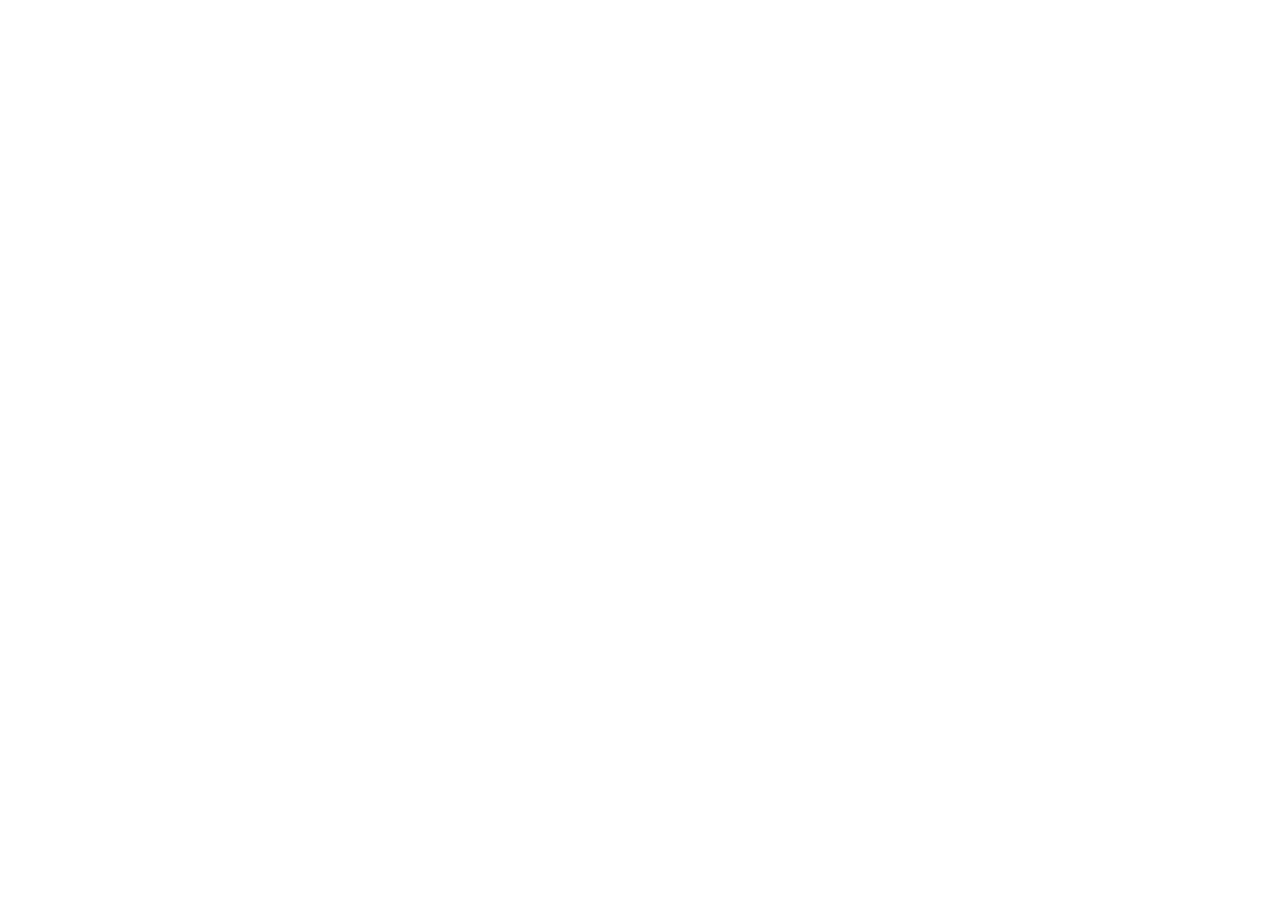
==== index.html @ 07e95f58 "Init : Initialisation du projet et création de l'arborescence des fichiers et structure HTML de base" ====
<!DOCTYPE html>
<html lang="fr">

<head>
    <meta charset="UTF-8">
    <meta name="viewport" content="width=device-width, initial-scale=1.0">
    <title>AfriConnectSummit</title>
    <!-- Bootstrap 5 via CDN : feuille de style -->
    <link href="https://cdn.jsdelivr.net/npm/bootstrap@5.3.0/dist/css/bootstrap.min.css" rel="stylesheet">
    <!-- Votre feuille de style personnelle -->
    <link rel="stylesheet" href="css/style.css">
</head>

<body>
    <!-- Le contenu de la page sera ajoute ici -->
    <!-- Bootstrap 5 via CDN : script JavaScript -->
    <script src="https://cdn.jsdelivr.net/npm/bootstrap@5.3.0/dist/js/bootstrap.bundle.min.js"></script>
    <!-- Votre script JavaScript -->
    <script src="js/main.js"></script>
</body>

</html>
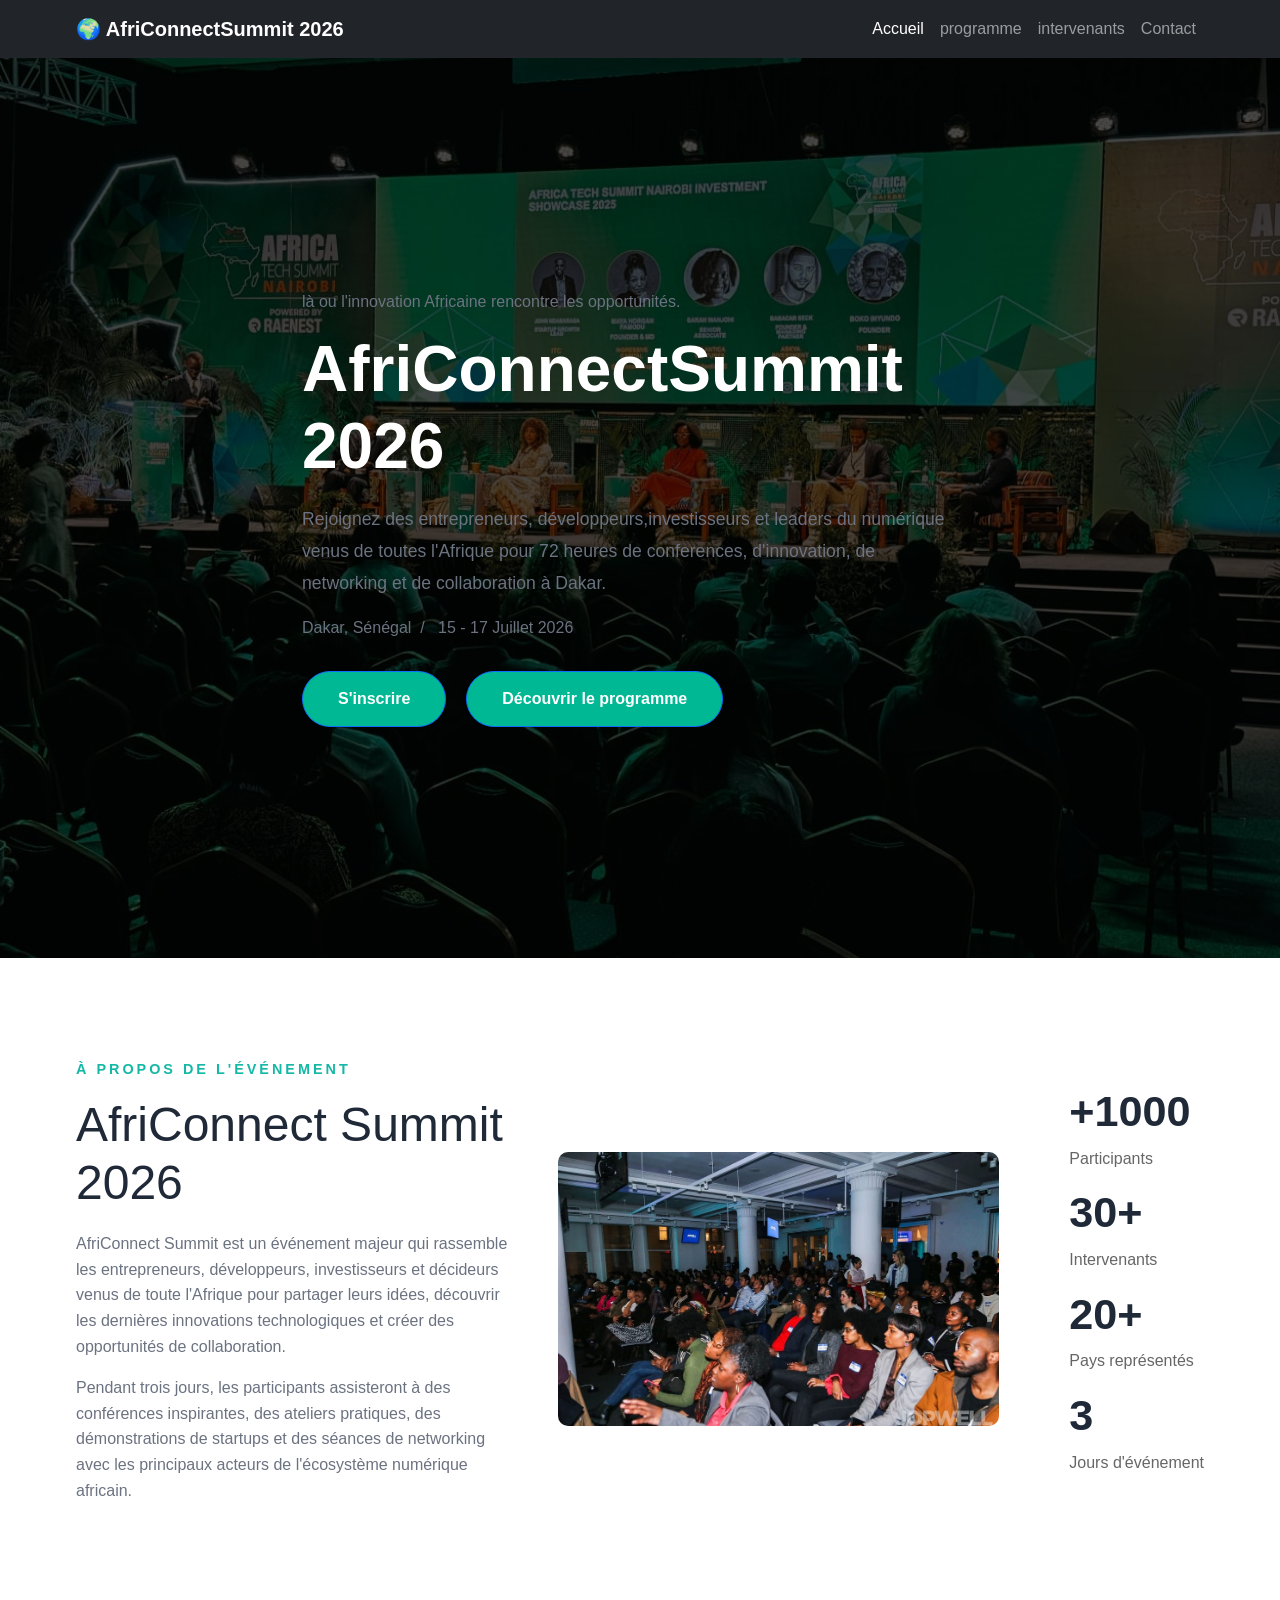
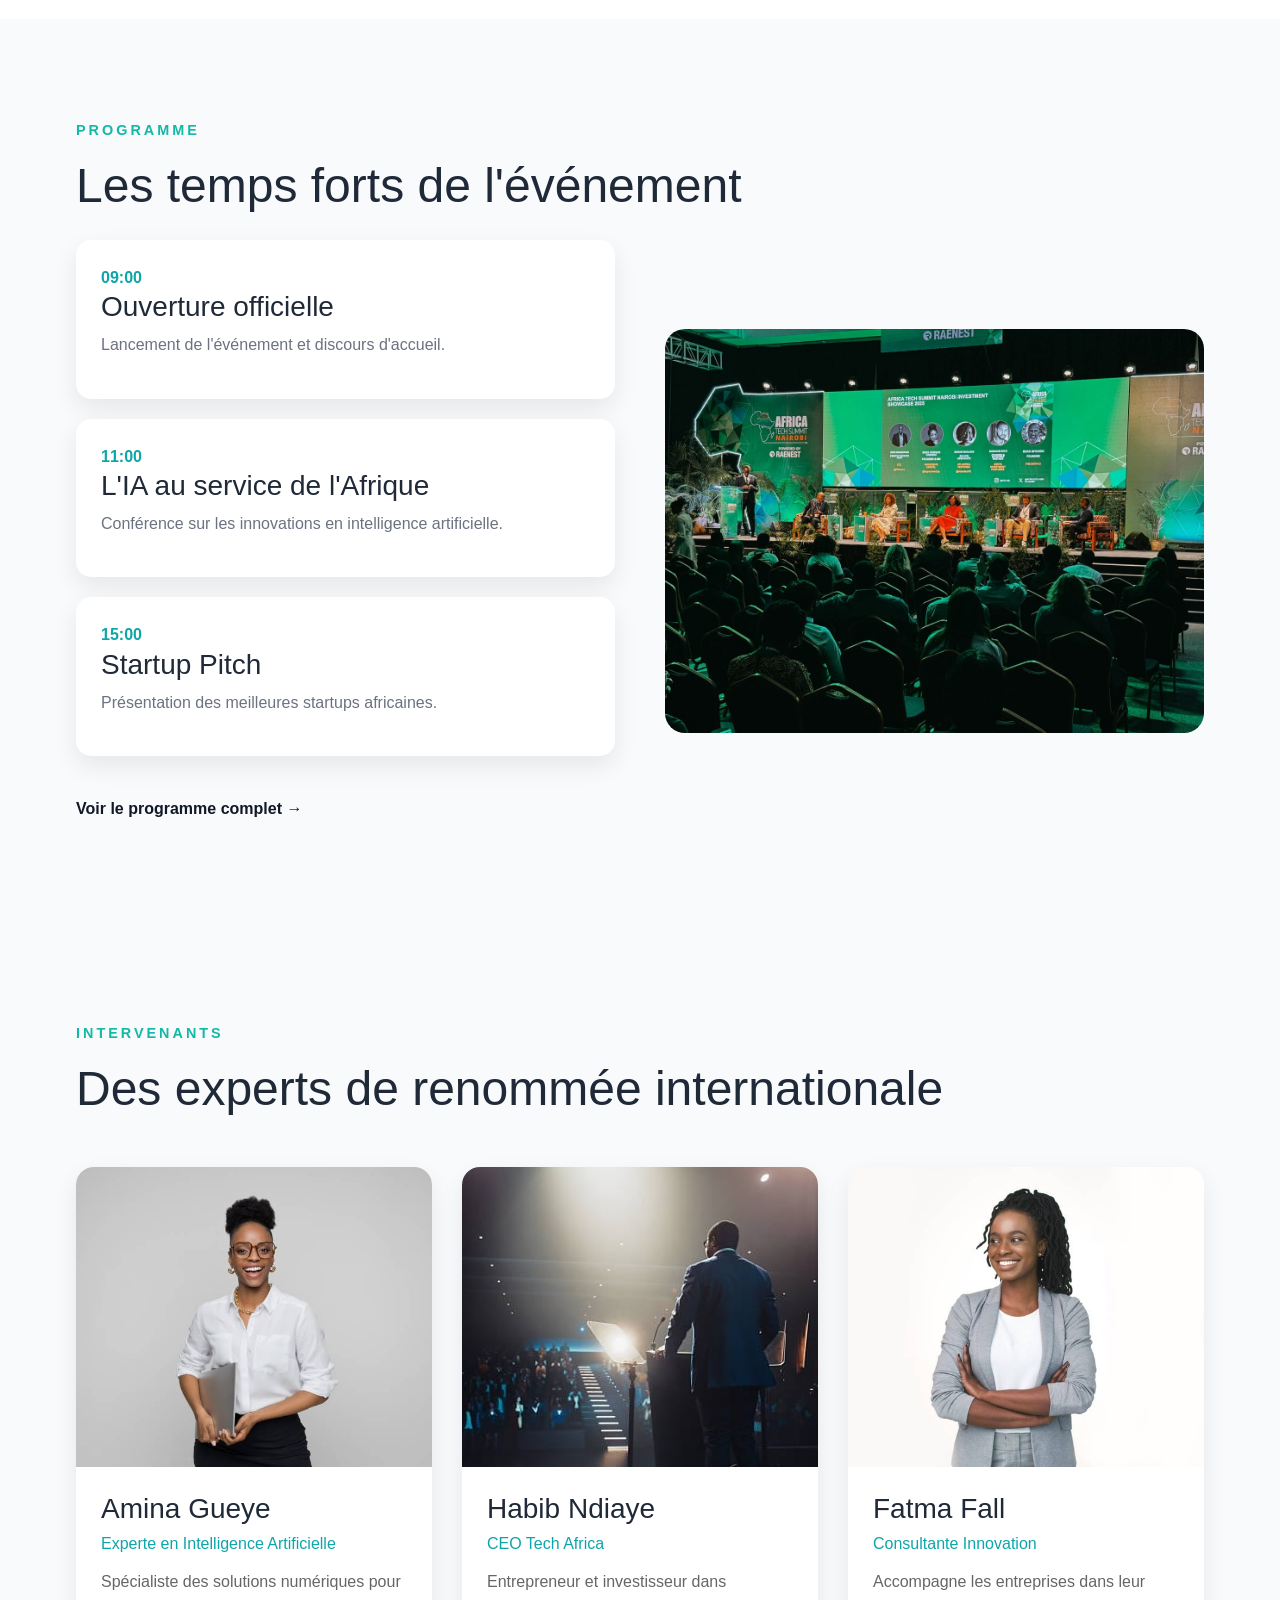
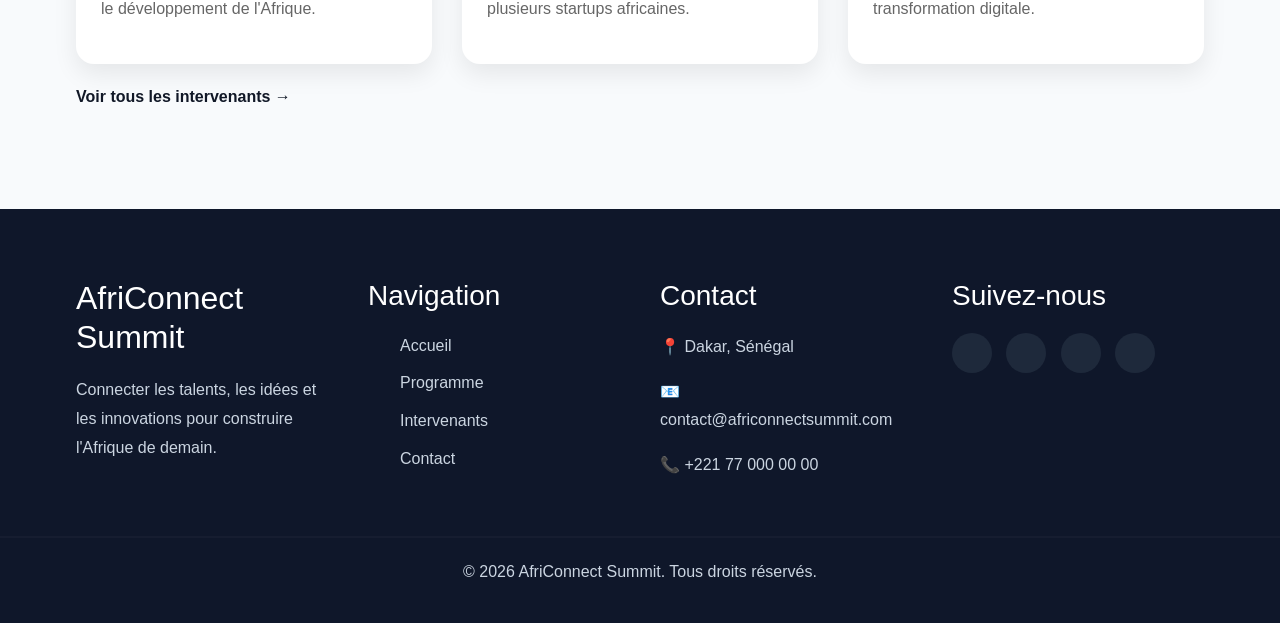
==== commit ce93ec98: "Finalisation de la page d'acceuil (index.html et style.css)" ====
--- a/index.html
+++ b/index.html
@@ -9,14 +9,254 @@
     <link href="https://cdn.jsdelivr.net/npm/bootstrap@5.3.0/dist/css/bootstrap.min.css" rel="stylesheet">
     <!-- Votre feuille de style personnelle -->
     <link rel="stylesheet" href="css/style.css">
+
 </head>
 
 <body>
     <!-- Le contenu de la page sera ajoute ici -->
-    <!-- Bootstrap 5 via CDN : script JavaScript -->
+    <header>
+        <nav class="navbar navbar-expand-lg navbar-dark bg-dark">
+            <div class="container">
+
+                <a class="navbar-brand fw-bold" href="index.html">
+                    🌍 AfriConnectSummit 2026
+                </a>
+                <button class="navbar-toggler" type="button" data-bs-toggle="collapse" data-bs-target="#navMenu"
+                    aria-controls="navMenu" aria-expanded="false" aria-label="Toggle navigation">
+                    <span class="navbar-toggler-icon"></span>
+                </button>
+                <div class="collapse navbar-collapse" id="navMenu">
+                    <ul class="navbar-nav ms-auto">
+                        <li class="nav-item"><a class="nav-link active" href="index.html">Accueil</a></li>
+                        <li class="nav-item"><a class="nav-link" href="programme.html">programme</a></li>
+                        <li class="nav-item"><a class="nav-link" href="intervenants.html">intervenants</a></li>
+                        <li class="nav-item"><a class="nav-link" href="contact.html">Contact</a></li>
+                    </ul>
+                </div>
+    </header>
+    <!-- Section Hero : accroche principale -->
+    <section class="hero">
+        <div class="container hero-container">
+            <p class="hero-intro">
+                là ou l'innovation Africaine rencontre les opportunités.
+            </p>
+            <h1>AfriConnectSummit 2026</h1>
+            <P class="hero-description">
+                Rejoignez des entrepreneurs, développeurs,investisseurs et leaders
+                du numérique venus de toutes l'Afrique pour 72 heures de conferences,
+                d'innovation, de networking et de collaboration à Dakar.
+            </P>
+            <P class="hero-info">
+                Dakar, Sénégal &nbsp;/ &nbsp; 15 - 17 Juillet 2026
+            </P>
+            <div class="hero-buttons">
+                <a href="contact.html" class="btn btn-primary">
+                    S'inscrire
+                </a>
+                <a href="programme.html" class="btn btn-primary">
+                    Découvrir le programme
+                </a>
+            </div>
+    </section>
+    <!-- ================= À PROPOS ================= -->
+    <section class="about">
+
+        <div class="container">
+            <div class="about-content">
+                <div class="about-text-content">
+
+                    <p class="section-subtitle">
+
+                        À propos de l'événement
+                    </p>
+
+                    <h2>AfriConnect Summit 2026</h2>
+
+                    <p class="about-text">
+                        AfriConnect Summit est un événement majeur qui rassemble les
+                        entrepreneurs, développeurs, investisseurs et décideurs
+                        venus de toute l'Afrique pour partager leurs idées,
+                        découvrir les dernières innovations technologiques et créer
+                        des opportunités de collaboration.
+                    </p>
+
+                    <p class="about-text">
+                        Pendant trois jours, les participants assisteront à des
+                        conférences inspirantes, des ateliers pratiques, des
+                        démonstrations de startups et des séances de networking avec
+                        les principaux acteurs de l'écosystème numérique africain.
+                    </p>
+                </Div>
+                <div class="about-image">
+                    <img src="images/A propos.jpg" alt="Conférence AfriConnect Summit">
+                </div>
+                <div class="about-stats">
+
+                    <div class="stat">
+                        <h3>+1000</h3>
+                        <p>Participants</p>
+                    </div>
+
+                    <div class="stat">
+                        <h3>30+</h3>
+                        <p>Intervenants</p>
+                    </div>
+
+                    <div class="stat">
+                        <h3>20+</h3>
+                        <p>Pays représentés</p>
+                    </div>
+
+                    <div class="stat">
+                        <h3>3</h3>
+                        <p>Jours d'événement</p>
+                    </div>
+
+                </div>
+
+            </div>
+
+    </section>
+    <section class="programme-preview">
+        <div class="container">
+
+            <p class="section-subtitle">Programme</p>
+            <h2>Les temps forts de l'événement</h2>
+
+            <div class="programme-content">
+
+                <div class="programme-cards">
+
+                    <article class="programme-card">
+                        <span>09:00</span>
+                        <h3>Ouverture officielle</h3>
+                        <p>Lancement de l'événement et discours d'accueil.</p>
+                    </article>
+
+                    <article class="programme-card">
+                        <span>11:00</span>
+                        <h3>L'IA au service de l'Afrique</h3>
+                        <p>Conférence sur les innovations en intelligence artificielle.</p>
+                    </article>
+
+                    <article class="programme-card">
+                        <span>15:00</span>
+                        <h3>Startup Pitch</h3>
+                        <p>Présentation des meilleures startups africaines.</p>
+                    </article>
+
+                    <a href="programme.html" class="programme-link">
+                        Voir le programme complet →
+                    </a>
+
+                </div>
+
+                <div class="programme-image">
+                    <img src="images/hero.jpg" alt="Programme AfriConnect Summit">
+                </div>
+
+            </div>
+
+        </div>
+    </section>
+    <section class="speakers-preview">
+        <div class="container">
+
+            <p class="section-subtitle">Intervenants</p>
+            <h2>Des experts de renommée internationale</h2>
+
+            <div class="speakers-grid">
+
+                <article class="speaker-card">
+                    <img src="images/intervenants.png.jpeg" alt="Intervenant 1">
+                    <div class="speaker-info">
+                        <h3>Amina Gueye</h3>
+                        <h4>Experte en Intelligence Artificielle</h4>
+                        <p>Spécialiste des solutions numériques pour le développement de l'Afrique.</p>
+                    </div>
+                </article>
+
+                <article class="speaker-card">
+                    <img src="images/intervenants.jpg.jpeg" alt="Intervenant 2">
+                    <div class="speaker-info">
+                        <h3>Habib Ndiaye</h3>
+                        <h4>CEO Tech Africa</h4>
+                        <p>Entrepreneur et investisseur dans plusieurs startups africaines.</p>
+                    </div>
+                </article>
+
+                <article class="speaker-card">
+                    <img src="images/intervenants.jpeg" alt="Intervenant 3">
+                    <div class="speaker-info">
+                        <h3>Fatma Fall</h3>
+                        <h4>Consultante Innovation</h4>
+                        <p>Accompagne les entreprises dans leur transformation digitale.</p>
+                    </div>
+                </article>
+
+            </div>
+
+            <a href="intervenants.html" class="programme-link">
+                Voir tous les intervenants →
+            </a>
+
+        </div>
+    </section>
+    <!-- ================= FOOTER ================= -->
+    <footer class="footer">
+
+        <div class="container footer-content">
+
+            <div class="footer-brand">
+                <h2>AfriConnect Summit</h2>
+
+                <p>
+                    Connecter les talents, les idées et les innovations
+                    pour construire l'Afrique de demain.
+                </p>
+            </div>
+
+            <div class="footer-links">
+                <h3>Navigation</h3>
+
+                <ul>
+                    <li><a href="index.html">Accueil</a></li>
+                    <li><a href="programme.html">Programme</a></li>
+                    <li><a href="intervenants.html">Intervenants</a></li>
+                    <li><a href="contact.html">Contact</a></li>
+                </ul>
+            </div>
+
+            <div class="footer-contact">
+                <h3>Contact</h3>
+
+                <p>📍 Dakar, Sénégal</p>
+                <p>📧 contact@africonnectsummit.com</p>
+                <p>📞 +221 77 000 00 00</p>
+            </div>
+
+            <div class="footer-social">
+                <h3>Suivez-nous</h3>
+
+                <a href="#"><i class="fa-brands fa-facebook-f"></i></a>
+                <a href="#"><i class="fa-brands fa-linkedin-in"></i></a>
+                <a href="#"><i class="fa-brands fa-instagram"></i></a>
+                <a href="#"><i class="fa-brands fa-x-twitter"></i></a>
+            </div>
+
+        </div>
+
+        <hr>
+
+        <div class="footer-bottom">
+            <p>&copy; 2026 AfriConnect Summit. Tous droits réservés.</p>
+        </div>
+
+    </footer>
     <script src="https://cdn.jsdelivr.net/npm/bootstrap@5.3.0/dist/js/bootstrap.bundle.min.js"></script>
     <!-- Votre script JavaScript -->
     <script src="js/main.js"></script>
+
 </body>
 
 </html>
--- a/css/style.css
+++ b/css/style.css
@@ -0,0 +1,444 @@
+/* ================= RESET ================= */
+
+* {
+    margin: 0;
+    padding: 0;
+    box-sizing: border-box;
+}
+
+html {
+    scroll-behavior: smooth;
+}
+
+body {
+    font-family: "Poppins", sans-serif;
+    background-color: #ffffff;
+    color: #1f2937;
+    line-height: 1.6;
+}
+
+img {
+    max-width: 100%;
+    display: block;
+}
+
+a {
+    text-decoration: none;
+    color: inherit;
+}
+
+ul {
+    list-style: none;
+}
+
+button {
+    cursor: pointer;
+    border: none;
+    font-family: inherit;
+}
+
+/* ================= VARIABLES ================= */
+
+:root {
+
+    --primary-color: #00b894;
+    --secondary-color: #0f172a;
+    --light-color: #ffffff;
+    --gray-color: #6b7280;
+    --background-color: #f8fafc;
+
+    --transition: .3s ease;
+
+    --container-width: 1200px;
+
+    --shadow:
+        0 10px 30px rgba(0, 0, 0, .08);
+
+    --radius: 15px;
+
+}
+
+/* ================= CONTAINER ================= */
+
+.container {
+
+    width: 90%;
+    max-width: var(--container-width);
+
+    margin: auto;
+}
+
+/* ================= SECTIONS ================= */
+
+section {
+
+    padding: 100px 0;
+
+}
+
+.section-subtitle {
+
+    color: var(--primary-color);
+
+    text-transform: uppercase;
+
+    font-weight: 600;
+
+    letter-spacing: 2px;
+
+    margin-bottom: 15px;
+
+}
+
+section h2 {
+
+    font-size: 3rem;
+
+    margin-bottom: 25px;
+
+}
+
+section p {
+
+    color: var(--gray-color);
+
+}
+
+/* ================= BUTTONS ================= */
+
+.btn {
+
+    display: inline-block;
+
+    padding: 15px 35px;
+
+    border-radius: 50px;
+
+    transition: var(--transition);
+
+    font-weight: 600;
+
+}
+
+.btn-primary {
+
+    background: var(--primary-color);
+
+    color: white;
+
+}
+
+.btn-primary:hover {
+
+    transform: translateY(-5px);
+
+}
+
+.btn-secondary {
+
+    border: 2px solid white;
+
+    color: white;
+
+}
+
+.btn-secondary:hover {
+
+    background: white;
+
+    color: black;
+
+}
+
+
+.hero {
+    min-height: 100vh;
+    background-image: url("../images/hero.jpg");
+    background-size: cover;
+    background-position: center;
+    background-repeat: no-repeat;
+    position: relative;
+    display: flex;
+    align-items: center;
+    color: white;
+}
+
+.hero::before {
+    content: "";
+    position: absolute;
+    inset: 0;
+    background: rgba(0, 0, 0, .7);
+}
+
+.hero .container {
+    position: relative;
+    z-index: 2;
+    color: white;
+    max-width: 700px;
+}
+
+.hero h1 {
+    font-size: 4rem;
+    font-weight: 700;
+    margin-bottom: 20px;
+}
+
+.hero-container {
+    padding-top: 120px;
+    padding-bottom: 120px;
+}
+
+.hero-description {
+    max-width: 650px;
+    line-height: 1.8;
+    font-size: 1.1rem;
+}
+
+.hero-buttons {
+    display: flex;
+    gap: 20px;
+    margin-top: 30px;
+}
+
+.about-content {
+    display: flex;
+    align-items: center;
+    justify-content: space-between;
+    gap: 40px;
+}
+.about-text h2{
+    font-size: 4rem;
+    font-weight: 700;
+    line-height: 1.1;
+} 
+.section-subtitle{
+    text-transform: uppercase;
+    letter-spacing: 3px;
+    font-size: 0.9rem;
+    font-weight: 700;
+    color: #14b8a6;
+}
+.about-text p{
+    font-size: 1.1rem;
+    line-height: 1.9;
+    color: #555;
+}
+.stat h3{
+    font-size: 2.7rem;
+    font-weight: 700;
+}
+
+.stat p{
+    font-size: 1rem;
+    color: #666;
+}
+.about-text-content {
+    flex: 1;
+}
+
+.about-text-content h2 {
+    font-size: 3rem;
+    margin-bottom: 20px;
+}
+
+.about-image {
+    flex: 1;
+}
+
+.about-image img {
+    width: 100%;
+    height: auto;
+    display: block;
+    border-radius: 10px;
+}
+
+.about-stats {
+    padding-left: 30px;
+}
+
+/* ================= PROGRAMME ================= */
+
+.programme-preview {
+    padding: 100px 0;
+    background: #f8fafc;
+}
+
+.programme-preview {
+    padding: 100px 0;
+}
+
+.programme-content {
+    display: flex;
+    justify-content: space-between;
+    align-items: center;
+    gap: 50px;
+}
+
+.programme-cards {
+    flex: 1;
+}
+
+.programme-image {
+    flex: 1;
+}
+
+.programme-image img {
+    width: 100%;
+    border-radius: 20px;
+    display: block;
+}
+
+.programme-card {
+    background: #fff;
+    padding: 25px;
+    margin-bottom: 20px;
+    border-radius: 15px;
+    box-shadow: 0 10px 25px rgba(0, 0, 0, .08);
+    transition: .3s;
+}
+
+.programme-card:hover {
+    transform: translateY(-8px);
+}
+
+.programme-card span {
+    color: #0ea5a8;
+    font-weight: bold;
+}
+
+.programme-link {
+    display: inline-block;
+    margin-top: 20px;
+    text-decoration: none;
+    font-weight: bold;
+    color: #111827;
+}
+
+/* ===== INTERVENANTS ===== */
+
+.speakers-preview {
+    padding: 100px 0;
+    background: #f8fafc;
+}
+
+.speakers-preview h2 {
+    font-size: 3rem;
+    margin-bottom: 50px;
+}
+
+.speakers-grid {
+    display: flex;
+    gap: 30px;
+    flex-wrap: wrap;
+}
+
+.speaker-card {
+    flex: 1;
+    min-width: 280px;
+    background: #fff;
+    border-radius: 18px;
+    overflow: hidden;
+    box-shadow: 0 10px 25px rgba(0, 0, 0, .08);
+    transition: .3s;
+}
+
+.speaker-card:hover {
+    transform: translateY(-10px);
+}
+
+.speaker-card img {
+    width: 100%;
+    height: 300px;
+    object-fit: cover;
+}
+
+.speaker-info {
+    padding: 25px;
+}
+
+.speaker-info h3 {
+    margin-bottom: 8px;
+}
+
+.speaker-info h4 {
+    color: #0ea5a8;
+    margin-bottom: 15px;
+    font-size: 16px;
+}
+
+.speaker-info p {
+    color: #666;
+    line-height: 1.7;
+}
+/* ================= FOOTER ================= */
+
+.footer{
+    background:#0f172a;
+    color:#fff;
+    padding:70px 0 20px;
+}
+
+.footer-content{
+    display:flex;
+    justify-content:space-between;
+    gap:40px;
+    flex-wrap:wrap;
+}
+
+.footer-brand,
+.footer-links,
+.footer-contact,
+.footer-social{
+    flex:1;
+    min-width:220px;
+}
+
+.footer h2,
+.footer h3{
+    margin-bottom:20px;
+}
+
+.footer p{
+    color:#cbd5e1;
+    line-height:1.8;
+}
+
+.footer-links ul li{
+    margin-bottom:12px;
+}
+
+.footer-links a{
+    color:#cbd5e1;
+    transition:.3s;
+}
+
+.footer-links a:hover{
+    color:#14b8a6;
+}
+
+.footer-social a{
+    display:inline-flex;
+    align-items:center;
+    justify-content:center;
+    width:40px;
+    height:40px;
+    margin-right:10px;
+    border-radius:50%;
+    background:#1e293b;
+    color:#fff;
+    transition:.3s;
+}
+
+.footer-social a:hover{
+    background:#14b8a6;
+}
+
+.footer hr{
+    border:1px solid rgba(255,255,255,.1);
+    margin:40px 0 20px;
+}
+
+.footer-bottom{
+    text-align:center;
+    color:#94a3b8;
+}
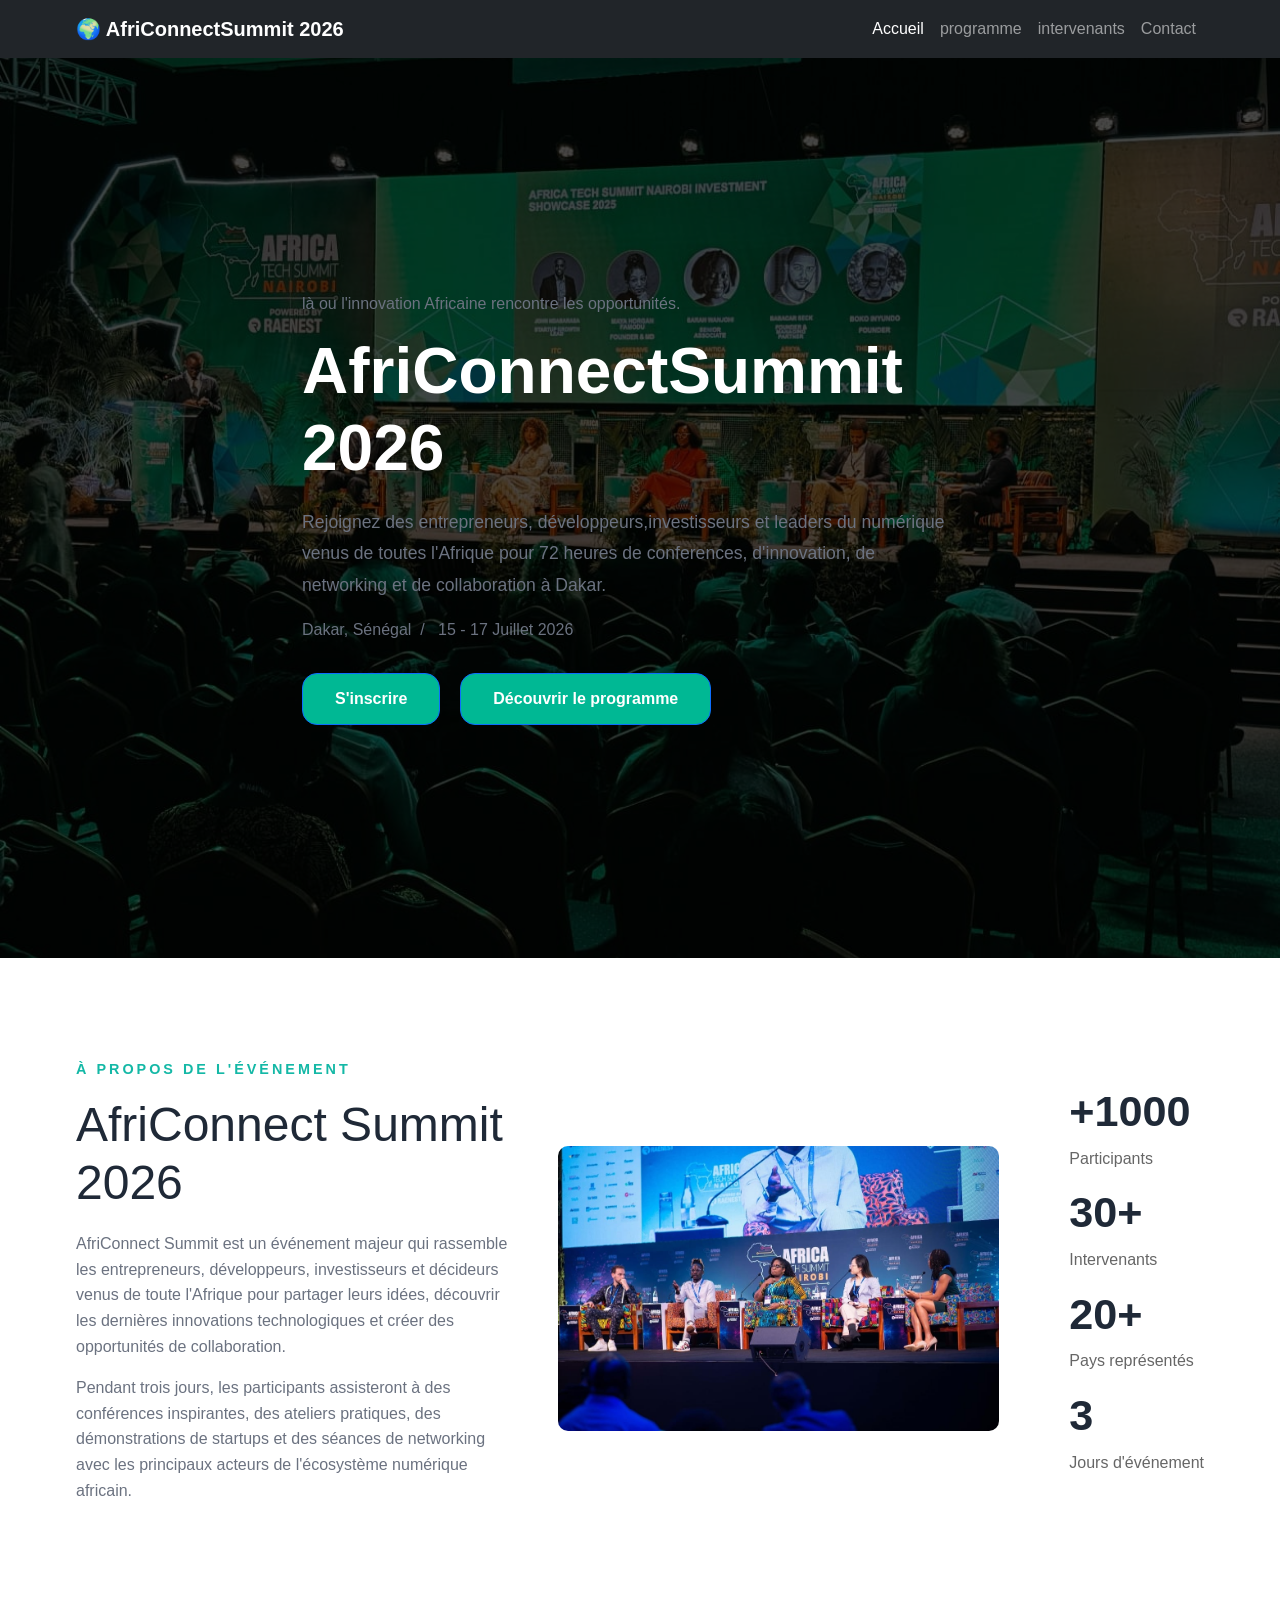
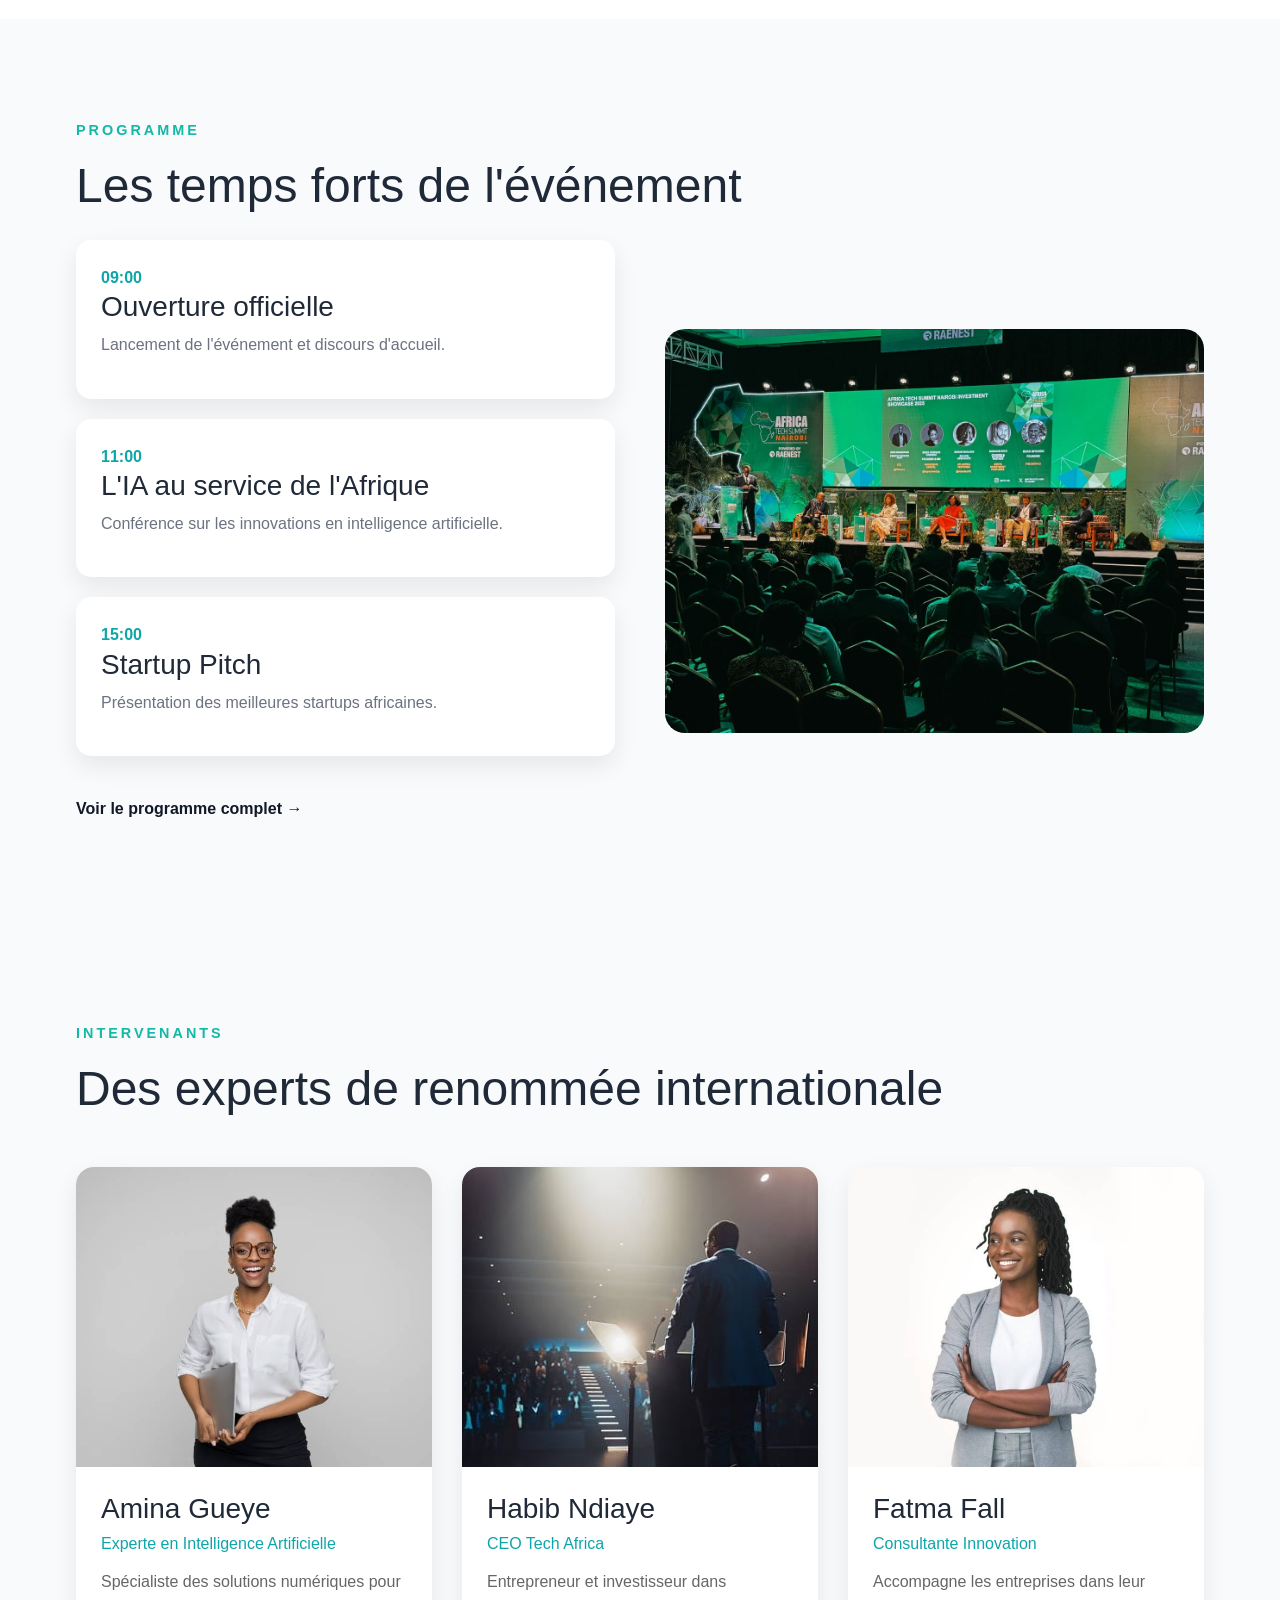
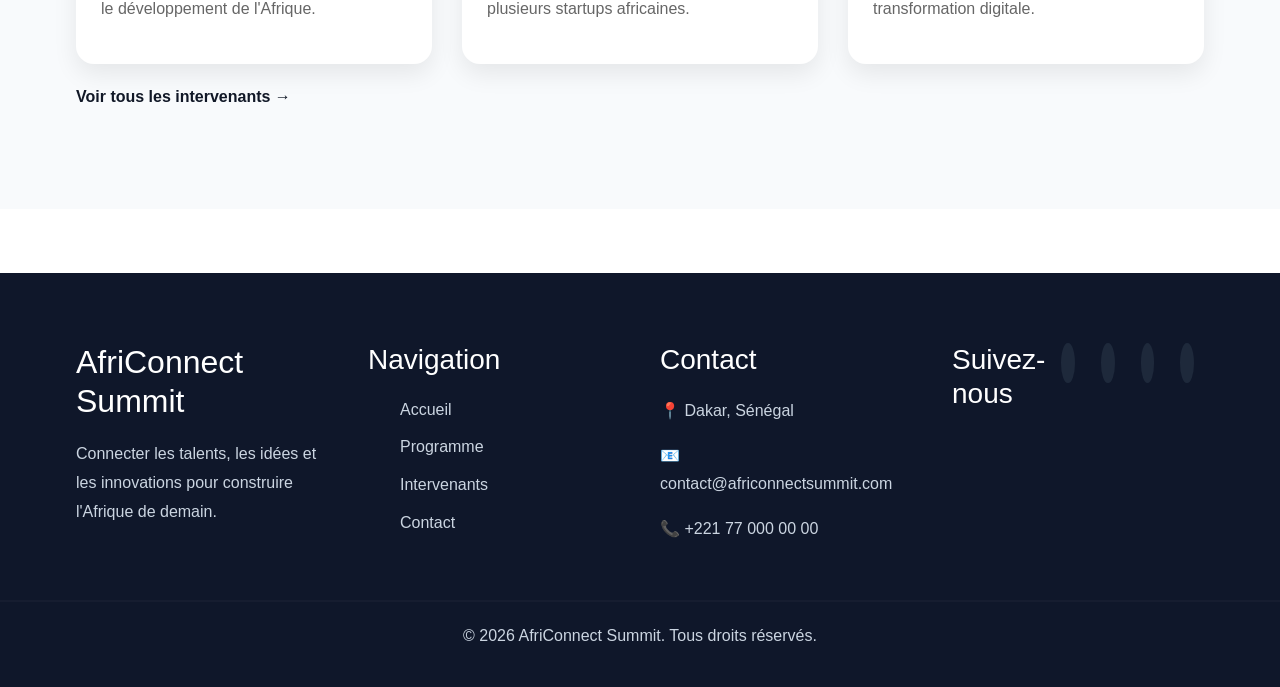
==== commit c665483b: "Ajout de la page intervenants avec filtrage JS et suppression de bootstrap au profit de css pure" ====
--- a/index.html
+++ b/index.html
@@ -88,7 +88,7 @@
                     </p>
                 </Div>
                 <div class="about-image">
-                    <img src="images/A propos.jpg" alt="Conférence AfriConnect Summit">
+                    <img src="images/hero.jpeg" alt="conferences">                
                 </div>
                 <div class="about-stats">
 
--- a/css/style.css
+++ b/css/style.css
@@ -206,32 +206,37 @@
     justify-content: space-between;
     gap: 40px;
 }
-.about-text h2{
+
+.about-text h2 {
     font-size: 4rem;
     font-weight: 700;
     line-height: 1.1;
-} 
-.section-subtitle{
+}
+
+.section-subtitle {
     text-transform: uppercase;
     letter-spacing: 3px;
     font-size: 0.9rem;
     font-weight: 700;
     color: #14b8a6;
 }
-.about-text p{
+
+.about-text p {
     font-size: 1.1rem;
     line-height: 1.9;
     color: #555;
 }
-.stat h3{
+
+.stat h3 {
     font-size: 2.7rem;
     font-weight: 700;
 }
 
-.stat p{
+.stat p {
     font-size: 1rem;
     color: #666;
 }
+
 .about-text-content {
     flex: 1;
 }
@@ -370,75 +375,525 @@
     color: #666;
     line-height: 1.7;
 }
+
 /* ================= FOOTER ================= */
 
-.footer{
-    background:#0f172a;
-    color:#fff;
-    padding:70px 0 20px;
-}
-
-.footer-content{
-    display:flex;
-    justify-content:space-between;
-    gap:40px;
-    flex-wrap:wrap;
+.footer {
+    background: #0f172a;
+    color: #fff;
+    padding: 70px 0 20px;
+}
+
+.footer-content {
+    display: flex;
+    justify-content: space-between;
+    gap: 40px;
+    flex-wrap: wrap;
 }
 
 .footer-brand,
 .footer-links,
 .footer-contact,
-.footer-social{
-    flex:1;
-    min-width:220px;
+.footer-social {
+    flex: 1;
+    min-width: 220px;
 }
 
 .footer h2,
-.footer h3{
-    margin-bottom:20px;
-}
-
-.footer p{
-    color:#cbd5e1;
-    line-height:1.8;
-}
-
-.footer-links ul li{
-    margin-bottom:12px;
-}
-
-.footer-links a{
-    color:#cbd5e1;
-    transition:.3s;
-}
-
-.footer-links a:hover{
-    color:#14b8a6;
-}
-
-.footer-social a{
-    display:inline-flex;
-    align-items:center;
+.footer h3 {
+    margin-bottom: 20px;
+}
+
+.footer p {
+    color: #cbd5e1;
+    line-height: 1.8;
+}
+
+.footer-links ul li {
+    margin-bottom: 12px;
+}
+
+.footer-links a {
+    color: #cbd5e1;
+    transition: .3s;
+}
+
+.footer-links a:hover {
+    color: #14b8a6;
+}
+
+.footer-social a {
+    display: inline-flex;
+    align-items: center;
+    justify-content: center;
+    width: 40px;
+    height: 40px;
+    margin-right: 10px;
+    border-radius: 50%;
+    background: #1e293b;
+    color: #fff;
+    transition: .3s;
+}
+
+.footer-social a:hover {
+    background: #14b8a6;
+}
+
+.footer hr {
+    border: 1px solid rgba(255, 255, 255, .1);
+    margin: 40px 0 20px;
+}
+
+.footer-bottom {
+    text-align: center;
+    color: #94a3b8;
+}
+/* ==================== THÉMATIQUES ==================== */
+
+.themes{
+    padding: 100px 0;
+    background: #f8fafc;
+}
+
+.themes h2{
+    text-align: center;
+    font-size: 2.8rem;
+    margin-bottom: 20px;
+}
+
+.themes .section-subtitle{
+    text-align: center;
+    display: block;
+    color: #14b8a6;
+    text-transform: uppercase;
+    letter-spacing: 3px;
+    margin-bottom: 10px;
+    font-weight: 600;
+}
+
+.themes-grid{
+    display: grid;
+    grid-template-columns: repeat(2, 1fr);
+    gap: 30px;
+    margin-top: 50px;
+}
+
+.theme-card{
+    background: #125b4b;
+    padding: 35px;
+    border-radius: 18px;
+    box-shadow: 0 8px 20px rgba(0,0,0,0.08);
+    transition: all .3s ease;
+}
+
+.theme-card:hover{
+    transform: translateY(-10px);
+    box-shadow: 0 15px 30px rgba(0,0,0,0.15);
+}
+
+.theme-card i{
+    font-size: 45px;
+    color: #14b8a6;
+    margin-bottom: 20px;
+}
+
+.theme-card h3{
+    font-size: 1.5rem;
+    margin-bottom: 15px;
+    color: #1f2937;
+}
+
+.theme-card p{
+    color: #6b7280;
+    line-height: 1.8;
+}
+
+/* ==================== RESPONSIVE ==================== */
+
+@media (max-width:768px){
+
+    .themes-grid{
+        grid-template-columns: 1fr;
+        color: #1a6748;
+    }
+
+    .themes h2{
+        font-size: 2.2rem;
+    }
+
+}
+.themes-image{
+    margin: 40px 0;
+}
+
+.themes-image img{
+    width: 100%;
+    height: 420px;
+    object-fit: cover;
+    border-radius: 20px;
+    display: block;
+}
+.planning-container{
+    max-width: 900px;
+    margin: 0 auto;
+    padding: 60px 20px;
+}
+
+.planning-tabs{
+    display: flex;
+    justify-content: center;
+    gap: 20px;
+    margin: 30px 0 40px;
+}
+
+.planning-tabs button{
+    padding: 12px 25px;
+    border: none;
+    border-radius: 30px;
+    background: #f3f4f6;
+    cursor: pointer;
+    font-weight: 600;
+    transition: .3s;
+}
+
+.planning-tabs button.active,
+.planning-tabs button:hover{
+    background: #14b8a6;
+    color: #1a6748;
+}
+
+.planning-card{
+    background: #1a6748;
+    border-radius: 15px;
+    padding: 25px;
+    margin-bottom: 20px;
+    box-shadow: 0 8px 20px rgba(0,0,0,.08);
+}
+
+.planning-card span{
+    color: #14b8a6;
+    font-weight: bold;
+    font-size: 18px;
+}
+
+.planning-card h3{
+    margin: 10px 0;
+}
+.planning-tabs{
+    display:flex;
     justify-content:center;
-    width:40px;
-    height:40px;
-    margin-right:10px;
-    border-radius:50%;
-    background:#1e293b;
-    color:#fff;
-    transition:.3s;
-}
-
-.footer-social a:hover{
-    background:#14b8a6;
-}
-
-.footer hr{
-    border:1px solid rgba(255,255,255,.1);
-    margin:40px 0 20px;
-}
-
-.footer-bottom{
-    text-align:center;
-    color:#94a3b8;
+    gap:20px;
+}
+
+.planning-card{
+    max-width:800px;
+    margin:20px auto;
+    padding:25px;
+    background:#1a6748;
+    border-radius:15px;
+    box-shadow:0 8px 20px rgba(0,0,0,.1);
+}
+/* ===== SECTION FILTRES ===== */
+.filtres {
+  display: flex;
+  justify-content: center;
+  flex-wrap: wrap;
+  gap: 1rem;
+  margin: 2rem 0;
+}
+
+.filtre-btn {
+  padding: 0.6rem 1.4rem;
+  border: 2px solid var(--couleur-primaire);
+  background: transparent;
+  color: var(--couleur-primaire);
+  border-radius: var(--radius);
+  cursor: pointer;
+  font-family: var(--font-corps);
+  transition: all 0.3s ease; /* transition obligatoire sur éléments interactifs */
+}
+
+.filtre-btn:hover {
+  background: var(--couleur-primaire);
+  color: #fff;
+}
+
+/* Bouton actif = celui sélectionné, géré par le JS qui ajoute cette classe */
+.filtre-btn.active {
+  background: var(--couleur-primaire);
+  color: #fff;
+}
+
+/* ===== GRILLE D'INTERVENANTS ===== */
+.grille-intervenants {
+  display: grid;
+  grid-template-columns: repeat(3, 1fr); /* 3 colonnes desktop */
+  gap: 2rem;
+  padding: 2rem 5%;
+}
+
+.carte-intervenant {
+  background: var(--couleur-fond-carte);
+  border-radius: var(--radius);
+  overflow: hidden;
+  text-align: center;
+  box-shadow: 0 2px 8px rgba(0, 0, 0, 0.1);
+  transition: transform 0.3s ease, box-shadow 0.3s ease; /* pour le hover */
+}
+
+/* Effet hover demandé : ombre + translation */
+.carte-intervenant:hover {
+  transform: translateY(-8px);
+  box-shadow: 0 12px 24px rgba(0, 0, 0, 0.2);
+}
+
+.carte-intervenant img {
+  width: 100%;
+  height: 250px;
+  object-fit: cover; /* évite les images déformées */
+}
+
+.carte-intervenant h3 {
+  margin-top: 1rem;
+  font-family: var(--font-titre);
+}
+
+.carte-intervenant .specialite {
+  color: var(--couleur-texte-secondaire);
+  font-size: 0.9rem;
+}
+
+.carte-intervenant .pays {
+  margin-bottom: 1rem;
+  font-weight: bold;
+}
+
+/* Classe que le JS ajoutera pour masquer une carte filtrée */
+.carte-intervenant.masquee {
+  display: none;
+}
+
+/* ===== RESPONSIVE ===== */
+@media (max-width: 768px) {
+  .grille-intervenants {
+    grid-template-columns: repeat(2, 1fr); /* 2 colonnes tablette */
+  }
+}
+
+@media (max-width: 375px) {
+  .grille-intervenants {
+    grid-template-columns: 1fr; /* 1 colonne mobile */
+  }
+}
+/* ===== FOOTER ===== */
+footer {
+  background: var(--couleur-fond-footer);
+  color: var(--couleur-texte-footer);
+  margin-top: 4rem;
+}
+
+.footer-container {
+  display: flex;
+  flex-wrap: wrap;
+  justify-content: space-between;
+  gap: 2rem;
+  max-width: 1200px;
+  margin: 0 auto;
+  padding: 3rem 5%;
+}
+
+.footer-col {
+  flex: 1;
+  min-width: 200px;
+}
+
+.footer-col h3 {
+  font-family: var(--font-titre);
+  margin-bottom: 1rem;
+  color: var(--couleur-primaire);
+}
+
+.footer-col p {
+  line-height: 1.6;
+  font-size: 0.9rem;
+}
+
+/* Navigation du footer en colonne */
+.footer-col nav {
+  display: flex;
+  flex-direction: column;
+  gap: 0.6rem;
+}
+
+.footer-col nav a {
+  color: var(--couleur-texte-footer);
+  text-decoration: none;
+  transition: color 0.3s ease, padding-left 0.3s ease;
+}
+
+.footer-col nav a:hover {
+  color: var(--couleur-primaire);
+  padding-left: 5px;
+}
+
+/* Réseaux sociaux */
+.footer-social {
+  display: flex;
+  gap: 1rem;
+}
+
+.footer-social a {
+  font-size: 1.4rem;
+  color: var(--couleur-texte-footer);
+  transition: color 0.3s ease, transform 0.3s ease;
+}
+
+.footer-social a:hover {
+  color: var(--couleur-primaire);
+  transform: scale(1.2) translateY(-3px);
+}
+
+/* Copyright */
+.footer-copyright {
+  text-align: center;
+  padding: 1.2rem 0;
+  font-size: 0.85rem;
+  border-top: 1px solid var(--couleur-bordure);
+}
+
+/* Bouton retour en haut */
+#btn-retour-haut {
+  position: fixed;
+  bottom: 2rem;
+  right: 2rem;
+  width: 45px;
+  height: 45px;
+  border: none;
+  border-radius: 50%;
+  background: var(--couleur-primaire);
+  color: #fff;
+  font-size: 1.2rem;
+  cursor: pointer;
+  display: none; /* le JS l'affiche après 300px de scroll */
+  align-items: center;
+  justify-content: center;
+  box-shadow: 0 4px 12px rgba(0, 0, 0, 0.2);
+  transition: opacity 0.3s ease, transform 0.3s ease;
+  z-index: 999;
+}
+
+#btn-retour-haut:hover {
+  transform: translateY(-4px);
+}
+
+/* ===== RESPONSIVE ===== */
+@media (max-width: 768px) {
+  .footer-container {
+    flex-direction: column;
+    text-align: center;
+  }
+
+  .footer-social {
+    justify-content: center;
+  }
+
+  .footer-col nav {
+    align-items: center;
+  }
+}
+footer {
+  background: var(--background-color);
+  color: var(--gray-color);
+  margin-top: 4rem;
+}
+/* ===== SECTION CTA (séparation avant footer) ===== */
+.cta-intervenants {
+  text-align: center;
+  padding: 4rem 5%;
+  background: var(--couleur-fond-alt); /* légère variation de fond pour la séparation visuelle */
+  margin-top: 3rem;
+}
+
+.cta-intervenants h2 {
+  font-family: var(--font-titre);
+  margin-bottom: 1rem;
+}
+
+.cta-intervenants p {
+  margin-bottom: 2rem;
+  color: var(--couleur-texte-secondaire);
+}
+
+.cta-boutons {
+  display: flex;
+  justify-content: center;
+  gap: 1.5rem;
+  flex-wrap: wrap;
+}
+
+.btn {
+  padding: 0.8rem 2rem;
+  border-radius: var(--radius);
+  text-decoration: none;
+  font-weight: bold;
+  transition: transform 0.3s ease, box-shadow 0.3s ease;
+}
+
+.btn-primaire {
+  background: var(--couleur-primaire);
+  color: #fff;
+}
+
+.btn-secondaire {
+  background: transparent;
+  border: 2px solid var(--couleur-primaire);
+  color: var(--couleur-primaire);
+}
+
+.btn:hover {
+  transform: translateY(-4px);
+  box-shadow: 0 8px 16px rgba(0, 0, 0, 0.15);
+}
+.hero-interne {
+  position: relative;
+  background: url('../images/hero intervenant.jpeg') center/cover no-repeat;
+  min-height: 40vh;
+  display: flex;
+  flex-direction: column;
+  justify-content: center;
+  align-items: center;
+  text-align: center;
+  color: #fff;
+}
+.hero-interne h1 {
+  font-family: var(--font-titre);
+  font-size: 2.8rem;
+  margin-bottom: 0.8rem;
+}
+
+.hero-sous-titre {
+  font-size: 1.1rem;
+  max-width: 600px;
+  margin-bottom: 1.5rem;
+  color: #e0e0e0;
+}
+
+.fil-ariane {
+  font-size: 0.9rem;
+}
+
+.fil-ariane a {
+  color: #fff;
+  text-decoration: none;
+  border-bottom: 1px solid transparent;
+  transition: border-color 0.3s ease;
+}
+
+.fil-ariane a:hover {
+  border-color: #fff;
+}
+
+.fil-ariane span[aria-current="page"] {
+  color: var(--couleur-primaire);
+  font-weight: bold;
 }
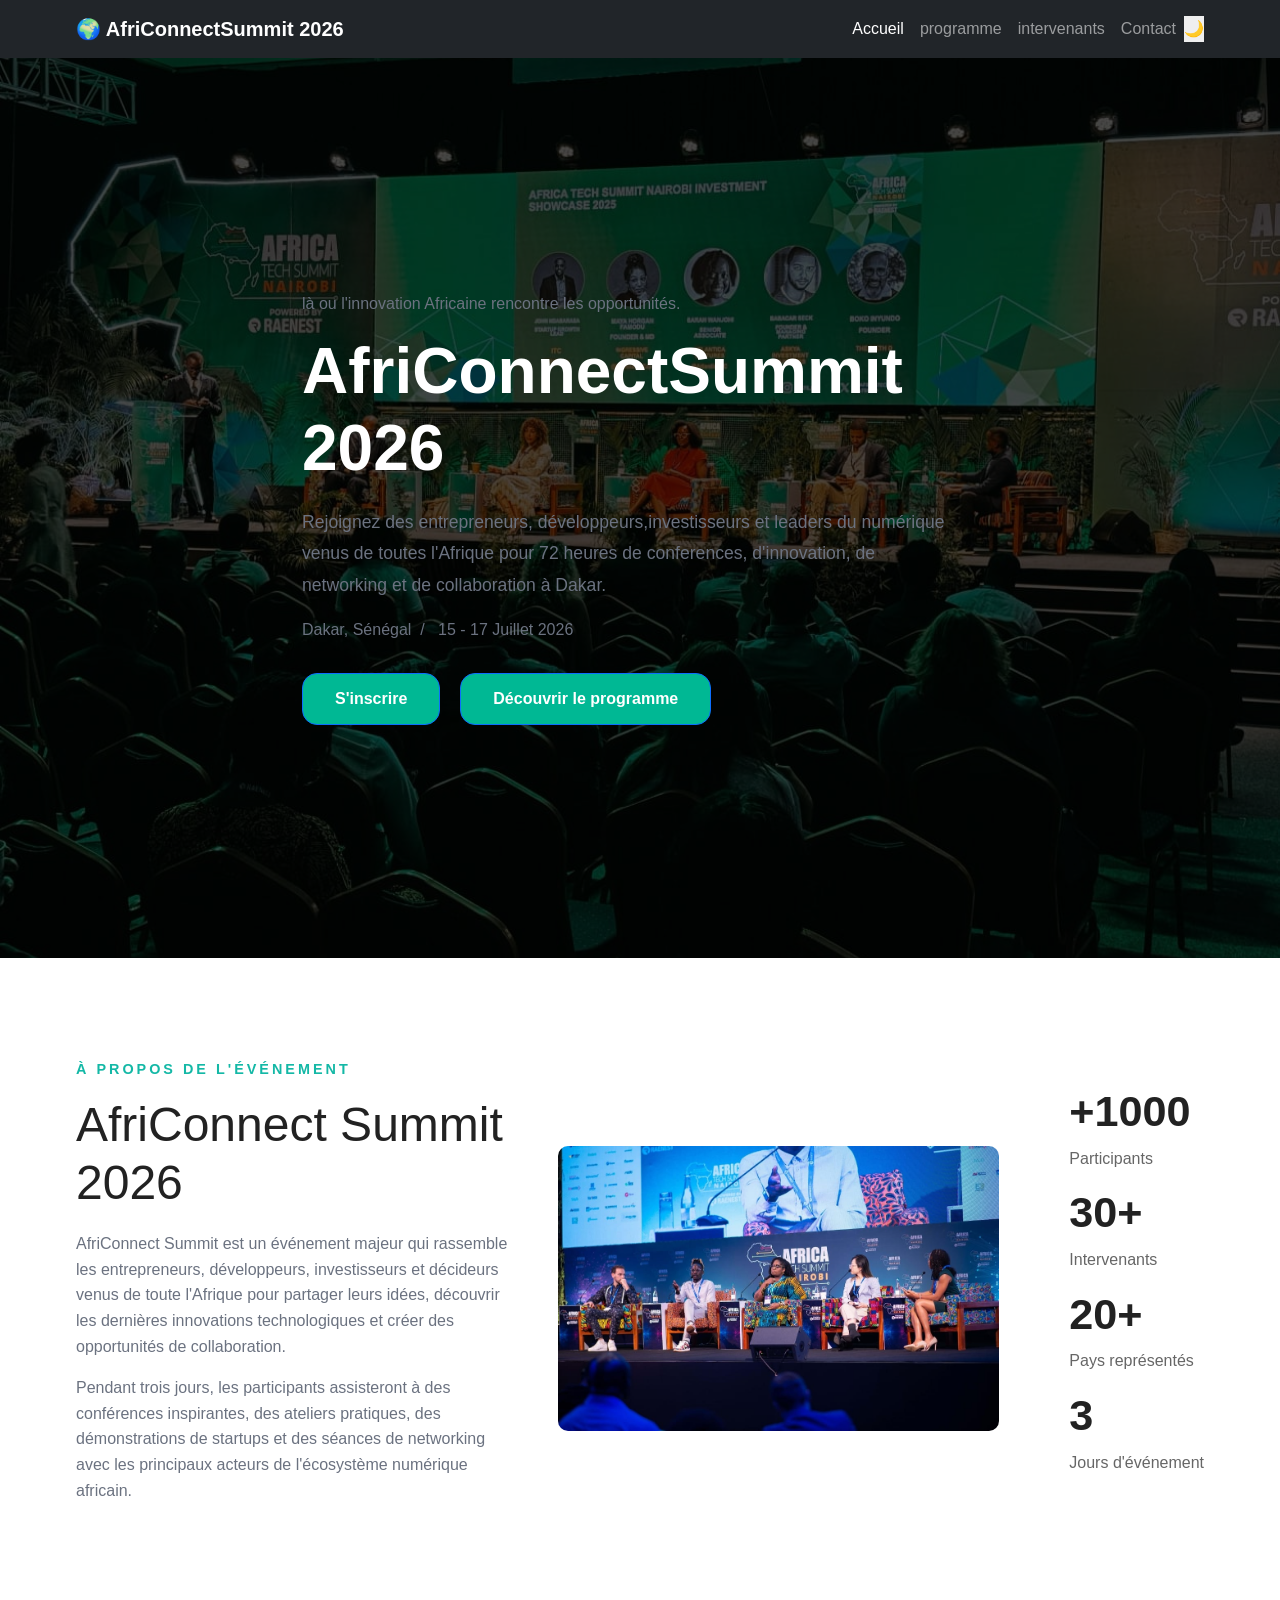
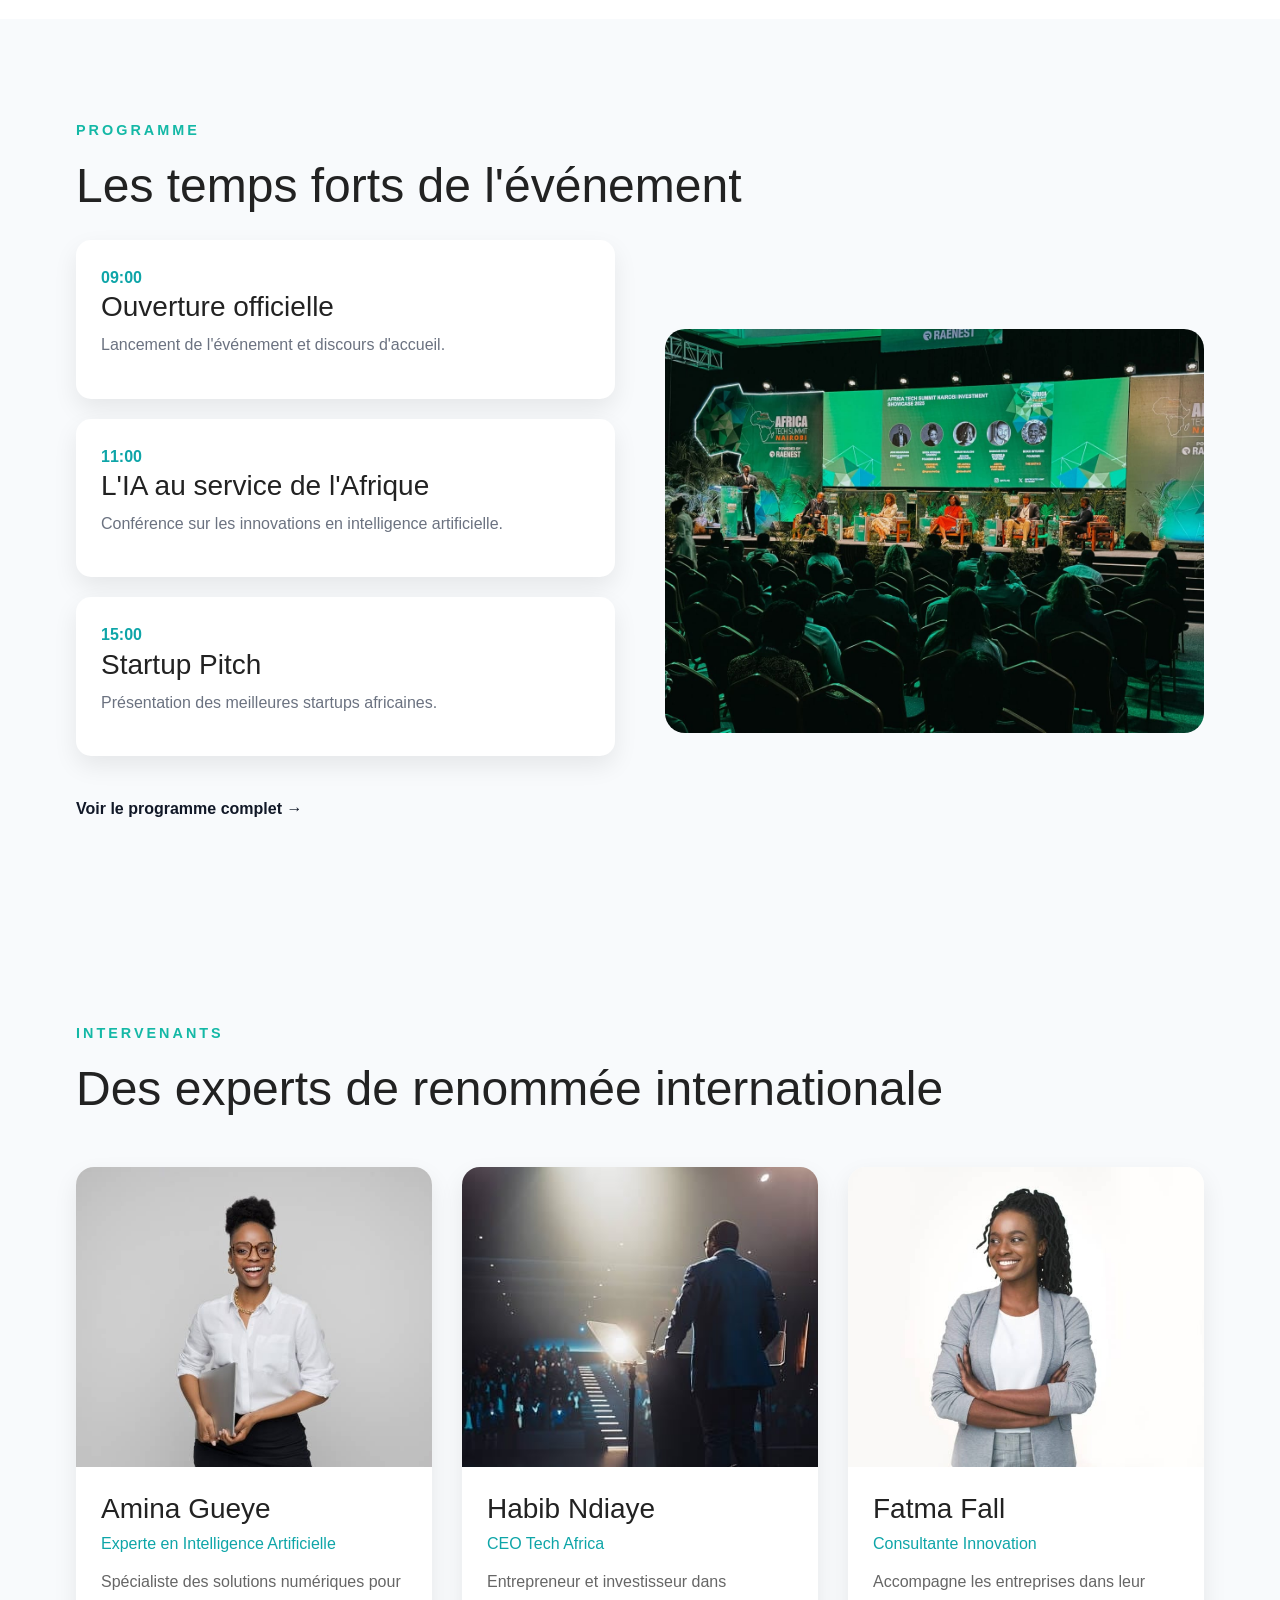
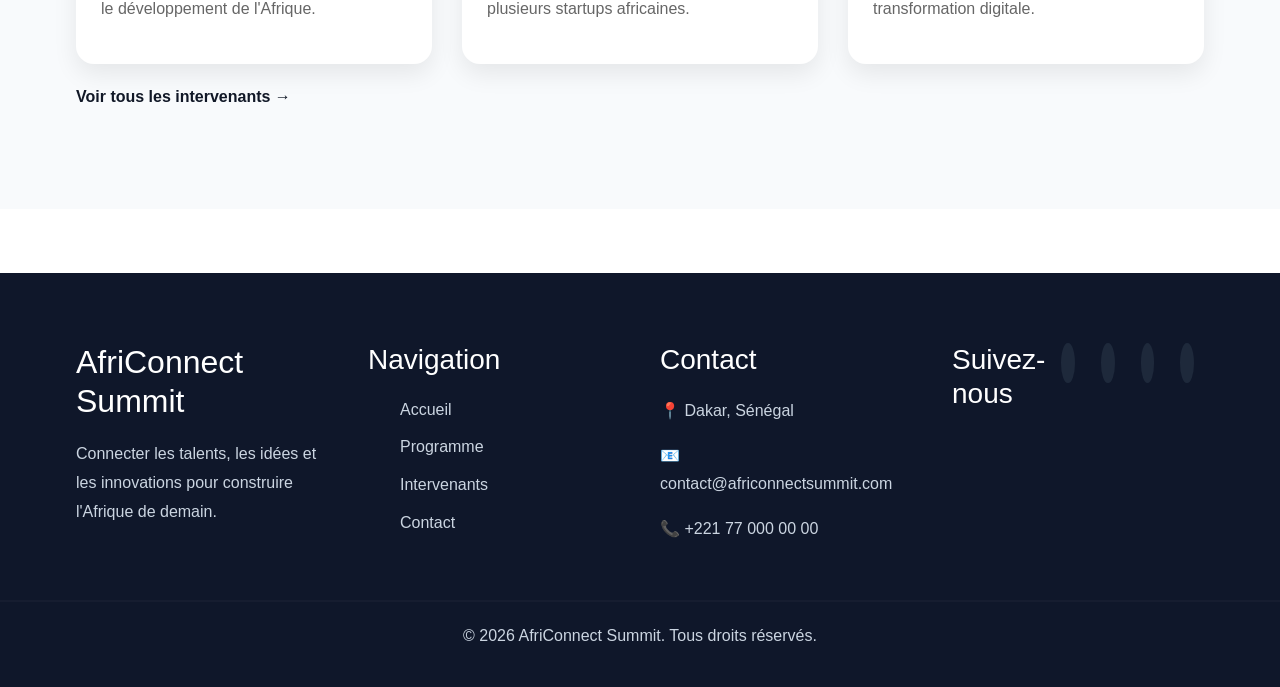
==== commit 8e4a0f6a: "Ajout du mode sombre" ====
--- a/index.html
+++ b/index.html
@@ -32,6 +32,9 @@
                         <li class="nav-item"><a class="nav-link" href="intervenants.html">intervenants</a></li>
                         <li class="nav-item"><a class="nav-link" href="contact.html">Contact</a></li>
                     </ul>
+                    <button id="theme-toggle">
+                        🌙
+                    </button>
                 </div>
     </header>
     <!-- Section Hero : accroche principale -->
@@ -88,7 +91,7 @@
                     </p>
                 </Div>
                 <div class="about-image">
-                    <img src="images/hero.jpeg" alt="conferences">                
+                    <img src="images/hero.jpeg" alt="conferences">
                 </div>
                 <div class="about-stats">
 
--- a/css/style.css
+++ b/css/style.css
@@ -1,46 +1,8 @@
-/* ================= RESET ================= */
-
-* {
-    margin: 0;
-    padding: 0;
-    box-sizing: border-box;
-}
-
-html {
-    scroll-behavior: smooth;
-}
-
-body {
-    font-family: "Poppins", sans-serif;
-    background-color: #ffffff;
-    color: #1f2937;
-    line-height: 1.6;
-}
-
-img {
-    max-width: 100%;
-    display: block;
-}
-
-a {
-    text-decoration: none;
-    color: inherit;
-}
-
-ul {
-    list-style: none;
-}
-
-button {
-    cursor: pointer;
-    border: none;
-    font-family: inherit;
-}
-
-/* ================= VARIABLES ================= */
-
 :root {
-
+  --bg-color: #ffffff;
+  --text-color: #222222;
+  --card-color: #f5f5f5;
+  --primary-color: #0d6efd;
     --primary-color: #00b894;
     --secondary-color: #0f172a;
     --light-color: #ffffff;
@@ -57,6 +19,68 @@
     --radius: 15px;
 
 }
+
+
+[data-theme="dark"] {
+  --bg-color: #121212;
+  --text-color: #ffffff;
+  --card-color: #1f1f1f;
+  --primary-color: #4dabf7;
+}
+body {
+    font-family: "Poppins", sans-serif;
+    background: var(--bg-color);
+    color: var(--text-color);
+    line-height: 1.6;
+    transition: 0.3s;
+}
+
+.card {
+  background: var(--card-color);
+}
+
+/* ================= RESET ================= */
+
+* {
+    margin: 0;
+    padding: 0;
+    box-sizing: border-box;
+}
+
+html {
+    scroll-behavior: smooth;
+}
+
+body {
+    font-family: "Poppins", sans-serif;
+    background-color: var(--bg-color);
+    color: var(--text-color);
+    line-height: 1.6;
+    transition: background-color .3s, color .3s;
+}
+
+img {
+    max-width: 100%;
+    display: block;
+}
+
+a {
+    text-decoration: none;
+    color: inherit;
+}
+
+ul {
+    list-style: none;
+}
+
+button {
+    cursor: pointer;
+    border: none;
+    font-family: inherit;
+}
+
+/* ================= VARIABLES ================= */
+
 
 /* ================= CONTAINER ================= */
 
@@ -896,4 +920,109 @@
 .fil-ariane span[aria-current="page"] {
   color: var(--couleur-primaire);
   font-weight: bold;
+}
+/* ===== MAIN CONTACT ===== */
+main {
+    padding: 60px 20px;
+    background-color: #f5f7fa;
+    font-family: Arial, sans-serif;
+}
+
+/* Titre */
+main h1 {
+    text-align: center;
+    margin-bottom: 40px;
+    color: #222;
+}
+
+/* Conteneur principal */
+.contact-container {
+    max-width: 1100px;
+    margin: auto;
+    display: flex;
+    gap: 40px;
+    flex-wrap: wrap;
+}
+
+/* Formulaire */
+.contact-form {
+    flex: 1;
+    background: #fff;
+    padding: 25px;
+    border-radius: 10px;
+    box-shadow: 0 4px 10px rgba(0,0,0,0.1);
+}
+
+.contact-form h2 {
+    margin-bottom: 20px;
+}
+
+.contact-form label {
+    display: block;
+    margin-top: 15px;
+    font-weight: bold;
+}
+
+.contact-form input,
+.contact-form textarea {
+    width: 100%;
+    padding: 10px;
+    margin-top: 5px;
+    border: 1px solid #ccc;
+    border-radius: 6px;
+}
+
+.contact-form textarea {
+    resize: none;
+    height: 120px;
+}
+
+/* Bouton */
+.contact-form button {
+    margin-top: 20px;
+    padding: 12px;
+    width: 100%;
+    background-color: #007B5E;
+    color: white;
+    border: none;
+    border-radius: 6px;
+    cursor: pointer;
+    font-size: 16px;
+}
+
+.contact-form button:hover {
+    background-color: #005f47;
+}
+
+/* Infos de contact */
+.contact-info {
+    flex: 1;
+    background: #fff;
+    padding: 25px;
+    border-radius: 10px;
+    box-shadow: 0 4px 10px rgba(0,0,0,0.1);
+}
+
+.contact-info h2 {
+    margin-bottom: 20px;
+}
+
+.contact-info p {
+    margin-bottom: 15px;
+    color: #444;
+}
+
+/* Responsive */
+@media (max-width: 768px) {
+    .contact-container {
+        flex-direction: column;
+    }
+}
+.map {
+    margin-top: 50px;
+}
+
+.map iframe {
+    width: 100%;
+    border-radius: 10px;
 }
